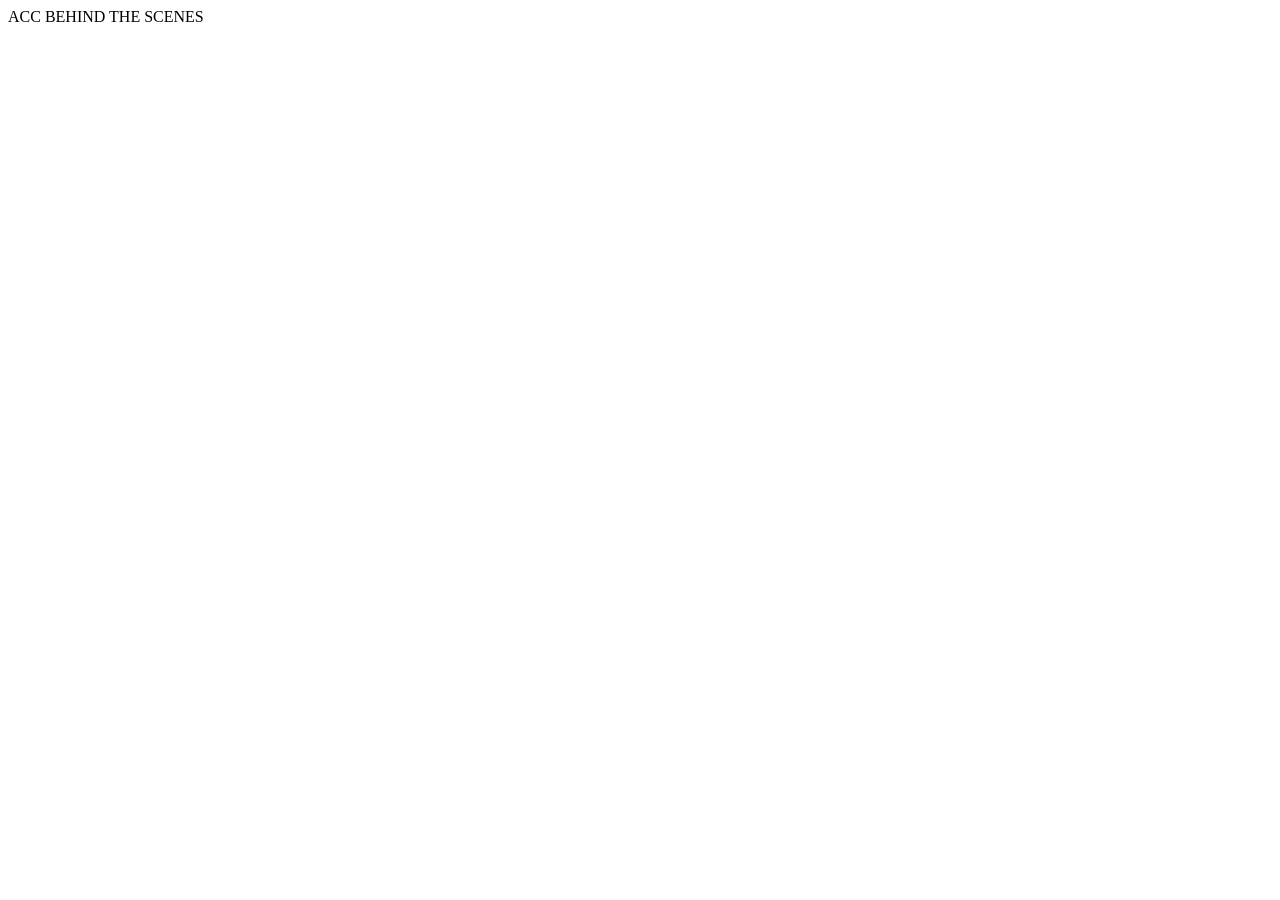
==== index.html @ 15352369 "Add files via upload" ====
<!doctype html>
<html lang="en">
<head>
  <meta charset="UTF-8" />
  <meta name="viewport" content="width=device-width, initial-scale=1, viewport-fit=cover" />
  <meta name="theme-color" content="#0d121e" />
  <meta name="apple-mobile-web-app-capable" content="yes" />
  <meta name="apple-mobile-web-app-status-bar-style" content="black-translucent" />
  <meta name="apple-mobile-web-app-title" content="ACC BTS" />
  <meta name="description" content="Private filming planner for ACC: Behind the Scenes" />
  <link rel="manifest" href="/manifest.webmanifest" />
  <link rel="icon" href="/icon.svg" type="image/svg+xml" />
  <link rel="apple-touch-icon" href="/apple-touch-icon.png" />
  <link rel="stylesheet" href="/src/style.css" />
  <title>ACC | Behind the Scenes</title>
</head>
<body>
  <div id="app"><div class="boot">ACC <span>BEHIND THE SCENES</span></div></div>
  <div id="modal-root"></div>
  <div id="toast" aria-live="polite"></div>
  <script type="module" src="/src/app.js"></script>
</body>
</html>
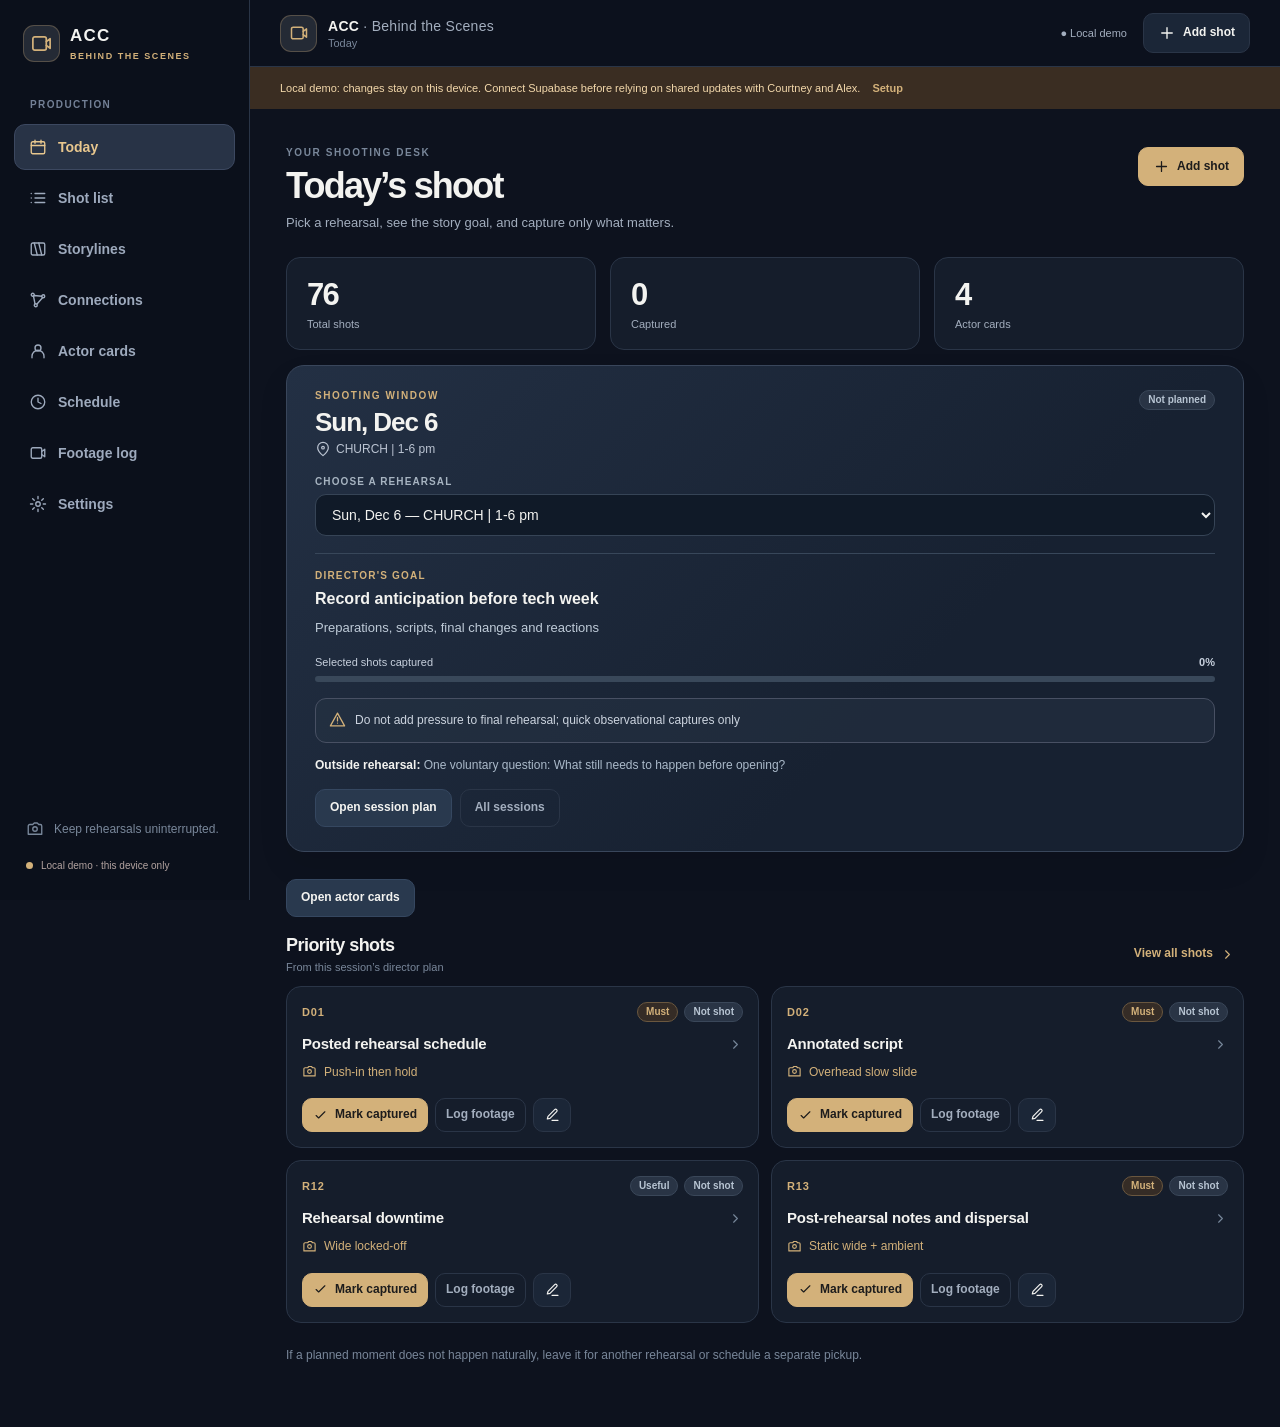
==== commit 97a10c41: "Add files via upload" ====
--- a/index.html
+++ b/index.html
@@ -8,16 +8,16 @@
   <meta name="apple-mobile-web-app-status-bar-style" content="black-translucent" />
   <meta name="apple-mobile-web-app-title" content="ACC BTS" />
   <meta name="description" content="Private filming planner for ACC: Behind the Scenes" />
-  <link rel="manifest" href="/manifest.webmanifest" />
-  <link rel="icon" href="/icon.svg" type="image/svg+xml" />
-  <link rel="apple-touch-icon" href="/apple-touch-icon.png" />
-  <link rel="stylesheet" href="/src/style.css" />
+  <link rel="manifest" href="./manifest.webmanifest" />
+  <link rel="icon" href="./icon.svg" type="image/svg+xml" />
+  <link rel="apple-touch-icon" href="./apple-touch-icon.png" />
+  <link rel="stylesheet" href="./src/style.css" />
   <title>ACC | Behind the Scenes</title>
 </head>
 <body>
   <div id="app"><div class="boot">ACC <span>BEHIND THE SCENES</span></div></div>
   <div id="modal-root"></div>
   <div id="toast" aria-live="polite"></div>
-  <script type="module" src="/src/app.js"></script>
+  <script type="module" src="./src/app.js"></script>
 </body>
 </html>
--- a/src/style.css
+++ b/src/style.css
@@ -0,0 +1,20 @@
+:root{color-scheme:dark;--bg:#0d121e;--sidebar:#0b101b;--panel:#151d2b;--panel2:#1b2637;--panel3:#202f42;--border:#2a3547;--text:#f3f3f0;--muted:#a3aebe;--quiet:#79879a;--gold:#d3b17a;--gold2:#e8c78e;--green:#6dbca4;--warning:#edac7d;--radius:17px;font-family:-apple-system,BlinkMacSystemFont,'Segoe UI',Inter,Roboto,Helvetica,Arial,sans-serif;font-synthesis:none;text-rendering:optimizeLegibility;-webkit-font-smoothing:antialiased}
+*{box-sizing:border-box}html,body{margin:0;min-height:100%;background:var(--bg);color:var(--text)}body{font-size:14px}button,input,select,textarea{font:inherit}button{cursor:pointer;color:inherit}button:disabled{cursor:wait;opacity:.65}a{color:var(--gold2)}.shell{display:flex;min-height:100dvh}.sidebar{display:none}.workspace{width:100%;min-width:0}.topbar{height:67px;display:flex;align-items:center;justify-content:space-between;padding:0 22px;border-bottom:1px solid var(--border);background:rgba(13,18,30,.94);position:sticky;top:0;z-index:15;backdrop-filter:blur(12px)}.top-title{display:flex;align-items:center;gap:11px}.top-title strong{font-size:14px;letter-spacing:.02em}.top-title strong span{color:var(--muted);font-weight:500}.top-title small{display:block;color:var(--quiet);margin-top:3px;font-size:11px}.small-logo,.brand-symbol,.brand-mark{display:grid;place-items:center;border:1px solid rgba(211,177,122,.28);border-radius:11px;background:#242a35;color:var(--gold);width:37px;height:37px}.top-actions{display:flex;align-items:center;gap:16px}.top-mode{font-size:11px;color:var(--muted);display:none}.content{max-width:1400px;margin:auto;padding:25px 18px 112px}.page-top{display:flex;align-items:flex-start;justify-content:space-between;gap:16px;margin:3px 0 24px}.page-top h1{font-size:clamp(27px,4vw,36px);letter-spacing:-.05em;line-height:1.15;margin:7px 0}.page-top p{color:var(--muted);margin:6px 0 0;line-height:1.5;font-size:13px;max-width:740px}.eyebrow{font-size:10px;letter-spacing:.16em;color:var(--quiet);font-weight:800;text-transform:uppercase}.gold-text{color:var(--gold)}.btn{border:1px solid var(--border);display:inline-flex;gap:7px;justify-content:center;align-items:center;white-space:nowrap;padding:10px 14px;border-radius:10px;font-weight:650;font-size:12px;background:var(--panel2);min-height:38px;transition:background .12s;line-height:1.15;text-decoration:none}.btn:hover{background:#2b3b51}.btn.primary{background:var(--gold);border-color:var(--gold);color:#1d1c1c}.btn.primary:hover{background:var(--gold2)}.btn.subtle{background:#29394e;border-color:#354760}.btn.ghost{background:transparent;border-color:var(--border);color:var(--muted)}.btn.soft{background:#233a37;color:var(--green);border-color:#32594d}.btn.text{background:transparent;border-color:transparent;color:var(--gold);padding:8px}.btn.danger{background:transparent;color:#f69e97;border-color:#6b333b;margin-right:auto}.btn.icon-btn{padding:8px;min-width:36px;min-height:36px}.btn.full{width:100%}.stats{display:grid;grid-template-columns:repeat(3,minmax(0,1fr));gap:10px;margin-bottom:15px}.stat{border:1px solid var(--border);background:var(--panel);padding:16px 15px;border-radius:14px;display:flex;flex-direction:column;gap:5px}.stat b{font-size:25px;letter-spacing:-.06em}.stat span{font-size:11px;color:var(--muted)}.session-hero{background:linear-gradient(135deg,#233044 0%,#172131 65%);border:1px solid #39465b;border-radius:18px;padding:20px;margin:0 0 27px;box-shadow:0 14px 30px #00000016}.hero-head{display:flex;justify-content:space-between;gap:12px;align-items:flex-start}.hero-head h2{font-size:26px;letter-spacing:-.04em;margin:6px 0 3px}.hero-head p{margin:0;display:flex;align-items:center;gap:5px;color:#bbc4d2;font-size:12px}.screen-label{display:block;color:#a7b4c1;font-size:10px;margin:19px 0 7px;text-transform:uppercase;font-weight:800;letter-spacing:.11em}.input{width:100%;background:#101a28;border:1px solid #364456;border-radius:11px;padding:11px 12px;color:var(--text);outline:0;min-height:42px}.input:focus{border-color:var(--gold);box-shadow:0 0 0 2px #d3b17a22}.input::placeholder{color:#728297}.hero-plan{margin:17px 0 14px;border-top:1px solid #38475a;padding-top:16px}.hero-plan>span{font-size:10px;letter-spacing:.12em;color:var(--gold);font-weight:800;display:block;margin-bottom:8px}.hero-plan strong{display:block;font-size:16px;line-height:1.3}.hero-plan p{margin:8px 0 0;color:#bfcbd8;line-height:1.6;font-size:13px}.progress-label{display:flex;justify-content:space-between;font-size:11px;color:#c7d0dd;margin:18px 0 8px}.progress{height:6px;border-radius:99px;background:#39485a;overflow:hidden}.progress>span{display:block;height:100%;background:var(--gold);border-radius:99px}.notice{display:flex;align-items:flex-start;gap:9px;padding:12px 13px;border:1px solid #485063;background:#27334588;border-radius:11px;font-size:12px;color:#ccd4df;line-height:1.55;margin-top:16px}.notice svg{flex-shrink:0;color:var(--gold)}.pickup{padding-top:13px;line-height:1.5;color:#abbaca;font-size:12px}.pickup b{color:var(--text)}.hero-actions{display:flex;gap:8px;margin-top:15px;flex-wrap:wrap}.section-head{display:flex;align-items:flex-end;justify-content:space-between;gap:12px;margin:18px 0 13px}.section-head h2{margin:0;font-size:18px;letter-spacing:-.03em}.section-head p{color:var(--quiet);font-size:11px;margin:5px 0 0}.shot-grid{display:grid;grid-template-columns:minmax(0,1fr);gap:12px}.shot-card{background:var(--panel);border:1px solid var(--border);border-radius:15px;padding:15px;min-width:0;display:flex;flex-direction:column;align-items:stretch}.shot-card.shot-done{border-color:#35574e}.shot-top{display:flex;justify-content:space-between;align-items:center;gap:9px;margin-bottom:12px}.shot-id{font-size:11px;color:var(--gold);font-weight:850;letter-spacing:.08em}.shot-tags{display:flex;gap:6px;flex-wrap:wrap;justify-content:flex-end}.chip{display:inline-flex;align-items:center;border:1px solid #3a4759;padding:4px 8px;border-radius:99px;background:#293445;color:#b7c4d2;font-size:10px;font-weight:700;line-height:1}.chip.gold{color:var(--gold);border-color:#6a573f;background:#352c26}.chip.done{color:var(--green);border-color:#356454;background:#193b34}.chip.warn{color:var(--warning);border-color:#704939;background:#3b2827}.card-title-link{border:0;background:none;padding:0;text-align:left;font-size:15px;font-weight:740;letter-spacing:-.015em;display:flex;justify-content:space-between;align-items:center;gap:10px;line-height:1.35}.card-title-link svg{color:#77879a;flex-shrink:0}.card-title-link:hover{color:var(--gold)}.shot-tech{display:flex;gap:7px;align-items:center;color:var(--gold);font-size:12px;margin:10px 0 6px}.shot-instruction{line-height:1.57;color:#c1cbd8;font-size:12px;margin:6px 0 10px;flex:1}.muted-sm{font-size:11px;line-height:1.5;color:var(--quiet);margin:5px 0}.card-actions{display:flex;gap:7px;align-items:center;flex-wrap:wrap;margin-top:auto;padding-top:13px}.card-actions .btn{min-height:34px;padding:8px 10px}.footer-note{font-size:12px;color:var(--quiet);margin:25px 0}.filter-box{border:1px solid var(--border);background:var(--panel);padding:12px;border-radius:14px;display:flex;flex-direction:column;gap:11px;margin-bottom:14px}.search-wrap{display:flex;align-items:center;gap:9px;border:1px solid var(--border);background:#101826;border-radius:11px;padding:0 11px;color:var(--muted)}.search-wrap input{flex:1;min-width:0;background:transparent;border:0;outline:0;color:var(--text);padding:12px 0}.filter-row{display:grid;grid-template-columns:1fr 1fr;gap:8px}.filter-row #shot-category{grid-column:1/-1}.filter-row .input{padding:9px 10px;min-height:39px;font-size:12px}.list-summary{font-size:11px;color:var(--quiet);margin:9px 0 11px}.stories-layout{display:grid;grid-template-columns:minmax(0,1fr);gap:16px}.story-list-area.mobile-hide{display:none}.story-detail-area{display:none}.story-detail-area.mobile-show{display:block}.thread-list{background:var(--panel);border:1px solid var(--border);border-radius:14px;overflow:hidden}.thread-row{border:0;border-bottom:1px solid var(--border);background:transparent;width:100%;padding:16px 14px;display:flex;justify-content:space-between;align-items:center;gap:10px;text-align:left}.thread-row:last-child{border:0}.thread-row.active{background:#283547}.thread-row strong{display:block;font-size:13px}.thread-row span{display:block;font-size:11px;color:var(--quiet);margin-top:6px}.thread-row svg{color:var(--quiet)}.story-detail{background:var(--panel);border:1px solid var(--border);border-radius:16px;padding:17px}.story-detail>.progress{margin:17px 0 20px}.detail-panel-head{display:flex;justify-content:space-between;align-items:flex-start;gap:10px}.detail-panel-head h2{margin:6px 0;font-size:23px;letter-spacing:-.04em}.detail-panel-head p{margin:4px 0;color:var(--quiet);font-size:12px;display:flex;align-items:center;gap:4px}.beat-card{padding:15px 0;border-top:1px solid var(--border)}.beat-head{display:flex;align-items:flex-start;gap:11px}.beat-no{width:30px;height:30px;border-radius:9px;background:#25354a;color:var(--gold);font-size:12px;font-weight:800;display:grid;place-items:center;flex-shrink:0}.beat-copy{flex:1;min-width:0}.beat-copy strong{display:block;font-size:14px;line-height:1.4;margin:0 0 7px}.beat-copy .chip{margin:0 4px 4px 0}.beat-card>p{color:#c6d0dc;font-size:12px;line-height:1.6;margin:12px 0}.detail-line{padding:9px 0;border-bottom:1px solid #303b4b;display:grid;grid-template-columns:110px minmax(0,1fr);gap:11px;font-size:12px}.detail-line>span{color:var(--quiet)}.detail-line p{margin:0;color:#dae0e8;line-height:1.55;overflow-wrap:anywhere;white-space:pre-line}.beat-action{display:flex;gap:7px;margin-top:12px}.detail-card{margin:17px 0 26px}.space-top{margin-top:15px}.mobile-only{display:block;margin-bottom:12px}.footage-grid{display:grid;gap:12px}.footage-card{border:1px solid var(--border);border-radius:15px;background:var(--panel);padding:17px;min-width:0}.footage-card small{font-size:11px;color:var(--quiet)}.footage-card h3{margin:7px 0 5px;font-size:17px}.footage-card>p{color:var(--muted);line-height:1.6;font-size:12px}.filename{display:flex;align-items:center;gap:9px;padding:10px 11px;background:#111b2a;border-radius:10px;overflow-wrap:anywhere;color:#d5dddf;font-size:12px}.footage-notes{white-space:pre-wrap}.note-panel{display:flex;gap:10px;align-items:flex-start;border:1px solid #435165;background:#202d3e;padding:14px;border-radius:12px;color:#becbd8;line-height:1.5;margin-bottom:18px;font-size:12px}.note-panel svg{flex-shrink:0;color:var(--gold)}.settings-grid{display:grid;gap:13px}.settings-card{padding:20px;background:var(--panel);border:1px solid var(--border);border-radius:15px;min-width:0}.settings-card h3{font-size:16px;margin:0 0 14px;display:flex;gap:9px;align-items:center}.settings-card h3 svg{color:var(--gold)}.settings-card p{color:var(--muted);line-height:1.65;font-size:12px}.settings-card p b{color:var(--text)}.upload-label{cursor:pointer}.demo-strip{padding:9px 21px;background:#3a2d22;color:#f3d8ab;font-size:11px;line-height:1.55}.demo-strip .btn{font-size:11px;min-height:24px;padding:2px 8px}.bottom-nav{position:fixed;bottom:0;left:0;right:0;z-index:20;display:grid;grid-template-columns:repeat(4,1fr);padding:5px 9px calc(6px + env(safe-area-inset-bottom));background:#111a28f7;border-top:1px solid var(--border);backdrop-filter:blur(15px)}.bottom-link{border:0;background:transparent;display:flex;flex-direction:column;align-items:center;gap:4px;color:var(--quiet);font-size:10px;padding:7px 4px 5px;min-height:45px}.bottom-link.active{color:var(--gold2)}.bottom-link.active span{font-weight:750}.more-scrim{position:fixed;inset:0;z-index:25;background:#0008}.more-menu{position:fixed;bottom:calc(62px + env(safe-area-inset-bottom));left:13px;right:13px;z-index:26;background:#182334;border:1px solid #40516a;border-radius:17px;padding:12px;box-shadow:0 20px 60px #0008}.more-head{display:flex;align-items:center;justify-content:space-between;padding:6px 6px 12px}.more-menu .nav-link{width:100%;border:0;border-top:1px solid #344255;background:none;padding:14px 9px;text-align:left;display:flex;align-items:center;gap:12px}.more-menu .nav-link.active{color:var(--gold)}.modal-scrim{position:fixed;inset:0;background:#000b;z-index:50;backdrop-filter:blur(3px)}.modal{position:fixed;z-index:51;top:auto;bottom:0;left:0;right:0;max-height:94dvh;background:#182132;border:1px solid #415066;border-radius:20px 20px 0 0;box-shadow:0 0 60px #0007;overflow:auto;padding:18px 18px calc(22px + env(safe-area-inset-bottom))}.modal-head{display:flex;align-items:center;justify-content:space-between;gap:15px;border-bottom:1px solid var(--border);padding-bottom:16px;margin-bottom:17px}.modal-head h2{font-size:22px;margin:5px 0 0;letter-spacing:-.025em}.editor-grid{display:grid;gap:14px}.field{display:flex;flex-direction:column;gap:7px;min-width:0}.field span{font-weight:660;font-size:12px;color:#d9e0e9}.field textarea{min-height:93px;resize:vertical}.modal-actions{display:flex;justify-content:flex-end;gap:10px;border-top:1px solid var(--border);padding-top:17px;margin-top:19px;position:sticky;bottom:-23px;background:#182132;padding-bottom:10px;z-index:5}.modal-scroll{padding-bottom:20px}.detail-meta{display:flex;gap:7px;margin-bottom:15px}.modal-button-row{display:flex;gap:9px;margin-top:19px;flex-wrap:wrap}.comment-section{margin-top:28px;border-top:1px solid var(--border);padding-top:14px}.comment-section h3{font-size:16px}.comment{padding:12px 0;border-bottom:1px solid var(--border)}.comment b{font-size:11px;color:var(--gold)}.comment p{font-size:12px;line-height:1.6;color:#d2dae3}.comment-section form{display:flex;flex-direction:column;gap:8px;margin-top:14px}.comment-section form button{align-self:flex-start}.toast{position:fixed;bottom:90px;left:50%;transform:translate(-50%,12px);background:#24394a;border:1px solid #53657a;color:#eef4f8;box-shadow:0 15px 30px #0007;z-index:99;border-radius:12px;padding:13px 18px;max-width:calc(100vw - 40px);opacity:0;pointer-events:none;transition:opacity .15s,transform .15s;font-size:12px;text-align:center}.toast.show{opacity:1;transform:translate(-50%,0)}.toast.error{background:#462d31;border-color:#884b55}.empty{background:var(--panel);padding:28px 18px;text-align:center;border:1px dashed #465269;border-radius:13px;color:var(--muted);font-size:12px;line-height:1.7}.connection{display:flex;gap:8px;align-items:center;color:#9cb3a9;font-size:11px}.connection.demo{color:#b3a3a0}.dot{background:var(--green);border-radius:50%;width:7px;height:7px}.demo .dot{background:var(--gold)}.login-shell{min-height:100dvh;display:grid;place-items:center;padding:20px;background:radial-gradient(circle at 25% 0%,#243149 0%,#0d121e 50%)}.login-card{background:#182234;border:1px solid var(--border);padding:30px;border-radius:22px;max-width:440px;width:100%;box-shadow:0 24px 55px #0005}.login-card .brand-mark{width:54px;height:54px;margin-bottom:20px}.login-card h1{font-size:34px;letter-spacing:-.05em;margin:9px 0}.login-card p{line-height:1.6;color:var(--muted)}.login-card form{display:grid;gap:16px;margin-top:25px}.login-card label{display:grid;gap:9px;font-size:12px;font-weight:700}.tiny{font-size:11px;color:var(--quiet)!important;margin-top:30px}.splash,.boot{display:grid;place-items:center;min-height:100dvh;color:var(--gold);font-size:18px;letter-spacing:.04em}.boot span{font-size:11px;color:var(--muted)}
+@media(min-width:700px){.content{padding:32px 28px 96px}.shot-grid{grid-template-columns:repeat(2,minmax(0,1fr))}.stats{gap:14px}.stat{padding:19px 20px}.stat b{font-size:31px}.session-hero{padding:24px 28px}.filter-row{grid-template-columns:1fr 1fr 1.7fr}.filter-row #shot-category{grid-column:auto}.stories-layout{grid-template-columns:280px minmax(0,1fr)}.story-list-area,.story-list-area.mobile-hide{display:block}.story-detail-area,.story-detail-area.mobile-show{display:block}.mobile-only{display:none}.footage-grid,.settings-grid{grid-template-columns:repeat(2,minmax(0,1fr))}.modal{top:50%;left:50%;bottom:auto;right:auto;transform:translate(-50%,-50%);border-radius:18px;width:min(740px,calc(100% - 40px));max-height:90dvh;padding:22px 26px}.editor-grid{grid-template-columns:repeat(2,minmax(0,1fr))}.field.wide{grid-column:1/-1}.top-mode{display:block}.modal-actions{bottom:-24px}.footer-note{margin-bottom:0}}
+@media(min-width:980px){.sidebar{display:flex;position:sticky;top:0;height:100dvh;width:250px;flex-shrink:0;flex-direction:column;background:var(--sidebar);border-right:1px solid var(--border);padding:25px 14px}.sidebar .brand{display:flex;align-items:center;gap:10px;padding:0 9px;margin-bottom:37px}.brand strong{font-size:17px;letter-spacing:.075em;display:block}.brand span{display:block;font-size:9px;letter-spacing:.17em;color:var(--gold);margin-top:5px;font-weight:750}.sidebar-caption{color:#738096;letter-spacing:.14em;font-weight:800;font-size:10px;padding:0 16px;margin-bottom:14px}.sidebar nav{display:grid;gap:5px}.sidebar .nav-link{display:flex;align-items:center;gap:11px;padding:13px 14px;border:1px solid transparent;border-radius:11px;background:transparent;color:#9eaabd;text-align:left;font-weight:650}.sidebar .nav-link.active{background:#283346;color:var(--gold2);border-color:#3c4860}.sidebar .nav-link:hover{background:#222e40}.side-bottom{margin-top:auto;padding:12px 12px 4px}.side-note{display:flex;align-items:center;gap:10px;color:var(--quiet);font-size:12px;line-height:1.5;margin-bottom:22px}.connection{font-size:10px}.workspace{flex:1}.bottom-nav{display:none}.topbar{padding:0 30px}.content{padding:35px 36px 65px}.demo-strip{padding-left:30px}.shot-grid{grid-template-columns:repeat(2,minmax(0,1fr))}.stories-layout{grid-template-columns:310px minmax(0,1fr)}.top-add{display:inline-flex}}
+@media(min-width:1400px){.content{padding:37px 48px 70px}.shot-grid{grid-template-columns:repeat(3,minmax(0,1fr))}.small-grid{grid-template-columns:repeat(2,minmax(0,1fr))}.stories-layout{grid-template-columns:340px minmax(0,1fr)}.session-hero{max-width:980px}}
+@media(max-width:400px){.page-top{flex-wrap:wrap}.page-top .btn{font-size:11px}.top-add{display:none}.topbar{padding:0 14px}.top-mode{display:none}.top-title strong{font-size:12px}.stat{padding:12px}.stat b{font-size:23px}.card-actions .btn{font-size:11px;padding:7px}}
+@media(prefers-reduced-motion:reduce){*,*:before,*:after{scroll-behavior:auto!important;transition:none!important}}
+
+/* v3 optional evidence wall */
+.board-toolbox{display:flex;align-items:end;flex-wrap:wrap;gap:12px;background:var(--panel);border:1px solid var(--border);padding:14px;border-radius:14px;margin-bottom:12px}
+.board-toolbox>.field{flex:1;min-width:190px}.board-check{display:flex;gap:8px;align-items:center;font-size:12px;color:var(--text);min-height:40px}.board-check input{accent-color:var(--gold)}.board-key{display:flex;gap:8px;align-items:center;color:var(--muted);font-size:11px;flex-wrap:wrap}.legend-string{display:inline-block;width:30px;border-top:2px solid #b65f59;margin-left:3px}.legend-string.idea{border-top-style:dashed;border-top-color:var(--gold)}.legend-string.auto{border-top-style:dotted;border-top-color:#729fb6}
+.board-scroller{width:100%;overflow:auto;overscroll-behavior-inline:contain;border:1px solid #594f47;border-radius:17px;background:#272722;box-shadow:inset 0 1px 15px #0008}.board-scroller:focus-visible{outline:2px solid var(--gold)}
+.board-surface{position:relative;background:radial-gradient(circle at 35% 15%,#3d3930 0%,#302f2a 55%,#252725 100%);background-image:radial-gradient(#776c5744 1px,transparent 1px),linear-gradient(110deg,#38362e,#252724);background-size:13px 13px,100% 100%;box-shadow:inset 0 0 55px #0007}
+.board-wires{position:absolute;inset:0;pointer-events:none;z-index:1}.string-path{stroke:#b7655c;stroke-width:2.6;stroke-linecap:round;fill:none;opacity:.85;filter:drop-shadow(0 1px 1px #0008)}.string-path.idea{stroke:var(--gold);stroke-dasharray:8 5;opacity:.8}.string-path.auto{stroke:#79a8c4;stroke-dasharray:2 5;stroke-width:2;opacity:.65}
+.evidence-card{z-index:2;position:absolute;width:178px;height:96px;border:1px solid #b6ac8b;border-radius:3px;background:#eee5c8;color:#332b24;box-shadow:3px 5px 8px #0007;text-align:left;padding:16px 11px 10px;display:flex;flex-direction:column;gap:5px;white-space:normal;transform:rotate(var(--turn));transition:transform .12s,box-shadow .12s}.evidence-card:hover,.evidence-card:focus-visible{transform:rotate(0deg) scale(1.03);box-shadow:0 0 0 3px #c79961,4px 7px 12px #0009;outline:0}.evidence-card.card{background:#dbe2dd;border-color:#91a59e}.evidence-kicker{font-size:9px;letter-spacing:.12em;font-weight:900;color:#75584d}.evidence-card.card .evidence-kicker{color:#476d6c}.evidence-card strong{font-size:13px;line-height:1.15;max-height:34px;overflow:hidden}.evidence-card small{font-size:10px;color:#6c6156;overflow:hidden;text-overflow:ellipsis;white-space:nowrap}.paper-pin{position:absolute;top:5px;left:calc(50% - 5px);height:10px;width:10px;border-radius:50%;background:#b84e46;border:2px solid #8b2825;box-shadow:1px 2px 2px #0008}.evidence-card.card .paper-pin{background:#5a8895;border-color:#345962}
+.board-hint{font-size:11px;color:var(--muted);line-height:1.6;margin:10px 0 22px}.connection-list{display:grid;grid-template-columns:1fr;gap:9px;margin-bottom:17px}.connection-item{border:1px solid var(--border);background:var(--panel);padding:13px 14px;border-radius:12px;display:flex;align-items:flex-start;justify-content:space-between;flex-wrap:wrap;gap:12px}.connection-item strong{font-size:13px;line-height:1.5}.connection-item p{color:var(--muted);font-size:12px;line-height:1.5;margin:5px 0 0}.connection-item .card-actions{margin-top:0}.board-blank{position:absolute;top:220px;left:100px;font-size:15px;color:#f3d7b9}
+@media(min-width:1000px){.connection-list{grid-template-columns:repeat(2,minmax(0,1fr))}}
+
+.board-surface{margin:0 auto}
+@media(max-width:699px){.board-scroller{max-height:610px;overflow:auto}.board-toolbox{padding:12px}.board-key{font-size:10px}}
